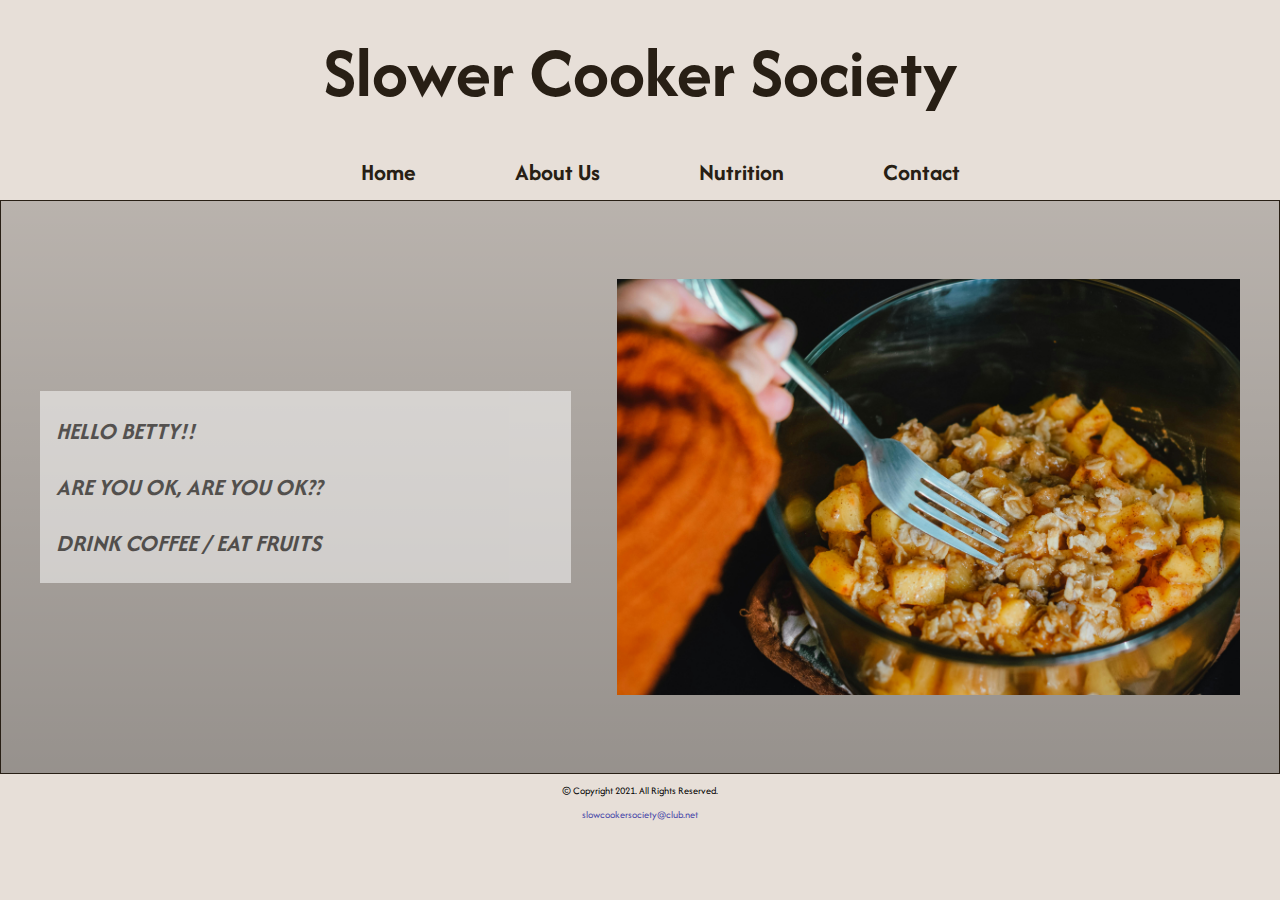
==== about.html @ 712a7411 "Update styles for index.html" ====
<!DOCTYPE html>
<!-- This website template was created by: Evelyn Oo -->
<html lang="en">
<head>
	<title>Slower Cooker Society</title>
	<meta charset="utf-8">
	<link rel="stylesheet" type="text/css" href="css/styles.css">
<link href="https://fonts.googleapis.com/css2?family=Afacad+Flux:wght@100..1000&display=swap" rel="stylesheet">
</head>
<body>
	<div id="container">
		<!-- Use the header area for the website name or logo -->
		<header>
			<h1 class="banner-heading">Slower Cooker Society</h1>
			<!-- <a href="index.html"><img src="images/fruits.jpg" alt="Slower Cooker Society logo" height="220" width="297" class="banner-logo"></a> -->
		</header>
		
		<!-- Use the main area to add the main content of the webpage -->
		<main>
			<!-- Use the nav area to add hyperlinks to other pages within the website -->
			<nav>
				<ul>
					<li><a href="index.html">Home</a></li>
					<li><a href="about.html">About Us</a></li>
					<li><a href="nutrition.html">Nutrition</a></li>
					<li><a href="contact.html">Contact</a></li>
				</ul>
			</nav>
			
			<div class="content">
				<div class="intro">
					<div class="left-content">
						<p>HELLO BETTY!!</p>
						<p>ARE YOU OK, ARE YOU OK??</p>
						<p>DRINK COFFEE / EAT FRUITS</p>
					</div>
					<div class="right-content">
						<img src="./images/cooked-food.jpg" alt="a picture of fruits">
					</div>
				</div>
			</div>
		</main>
		
		<!-- Use the footer area to add webpage footer content -->
		<footer>
			<p>&copy; Copyright 2021. All Rights Reserved.</p>
			<p><a href="mailto:slowcookersociety@club.net">slowcookersociety@club.net</a></p>
		</footer>
	
	</div>
	
</body>
</html>
---- css/styles.css ----
/*
  Author: Evelyn Oo
  File Name: styles.css
*/

/* color-1: #654f3a
color-2: #281f15
color-3: #8b7d71
color-4: #b7a99e
color-5: #e7dfd8 */


/* CSS Reset */
body, header, nav, main, footer, img, h1 {
  margin: 0;
  padding: 0;
  border: 0;
}

/* Style rules for body and images */
body {
  background-color: #e7dfd8;
  font-family: "Afacad Flux", sans-serif;
}


/* Style rules for header content */
header {
  width: 100%;
  text-align: center;
  font-size: 3em;
  padding: 0.5em 0;
  color: #373684;
  display: block;
}

header h1.banner-heading {
  display: inline-block;
  width: 80%;
  font-size: 1.5em;
  color: #281f15;
}


/* Style rules for navigation area */
nav {
  /* background-color: #2a1f14; */
  display: block;
}

nav ul {
  list-style-type: none;
  margin: 0;
  text-align: center;
}

nav li {
  display: inline-block;
  font-size: 1.5em;
  font-weight: bold;
}

nav li a {
  display: block;
  color: #281f15;
  font-weight: bold;
  /* text-align: center; */
  padding: 0.5em 2em;
  text-decoration: none;
}

.content {
  /* width: 80%; */
  height: 50%;
  margin: auto;
  padding: 0;
}

.intro {
  /* margin: 3em 1em 1em 1em; */
  border: 1px solid #281f15;
  padding: 1em;
  height: 60vh;
  display: flex;
  background: linear-gradient(
    rgba(0, 0, 0, 0.20), 
    rgba(0, 0, 0, 0.35)
  ), url("../images/pots-and-pans.jpg");
  background-size: cover;
}

.left-content {
  /* border: 1px solid #281f15; */
  margin: auto;
  width: 40%;
  padding: 0 1em;
  background: #fff;
  opacity: 0.5;
}

.left-content p {
  font-size: 1.5em;
  font-weight: bold;
  font-style: italic;
  color: #000;
  text-transform: uppercase;
}

.right-content {
  /* border: 1px solid #281f15; */
  width: 50%;
  margin: auto;
}

.right-content img {
  width: 100%;
  height: 100%;
  display: block;
}

/* Style rules for footer content */
footer {
  text-align: center;
  font-size: 0.65em;
  clear: left;
}

footer a {
  color: #4645a8;
  text-decoration: none;
}
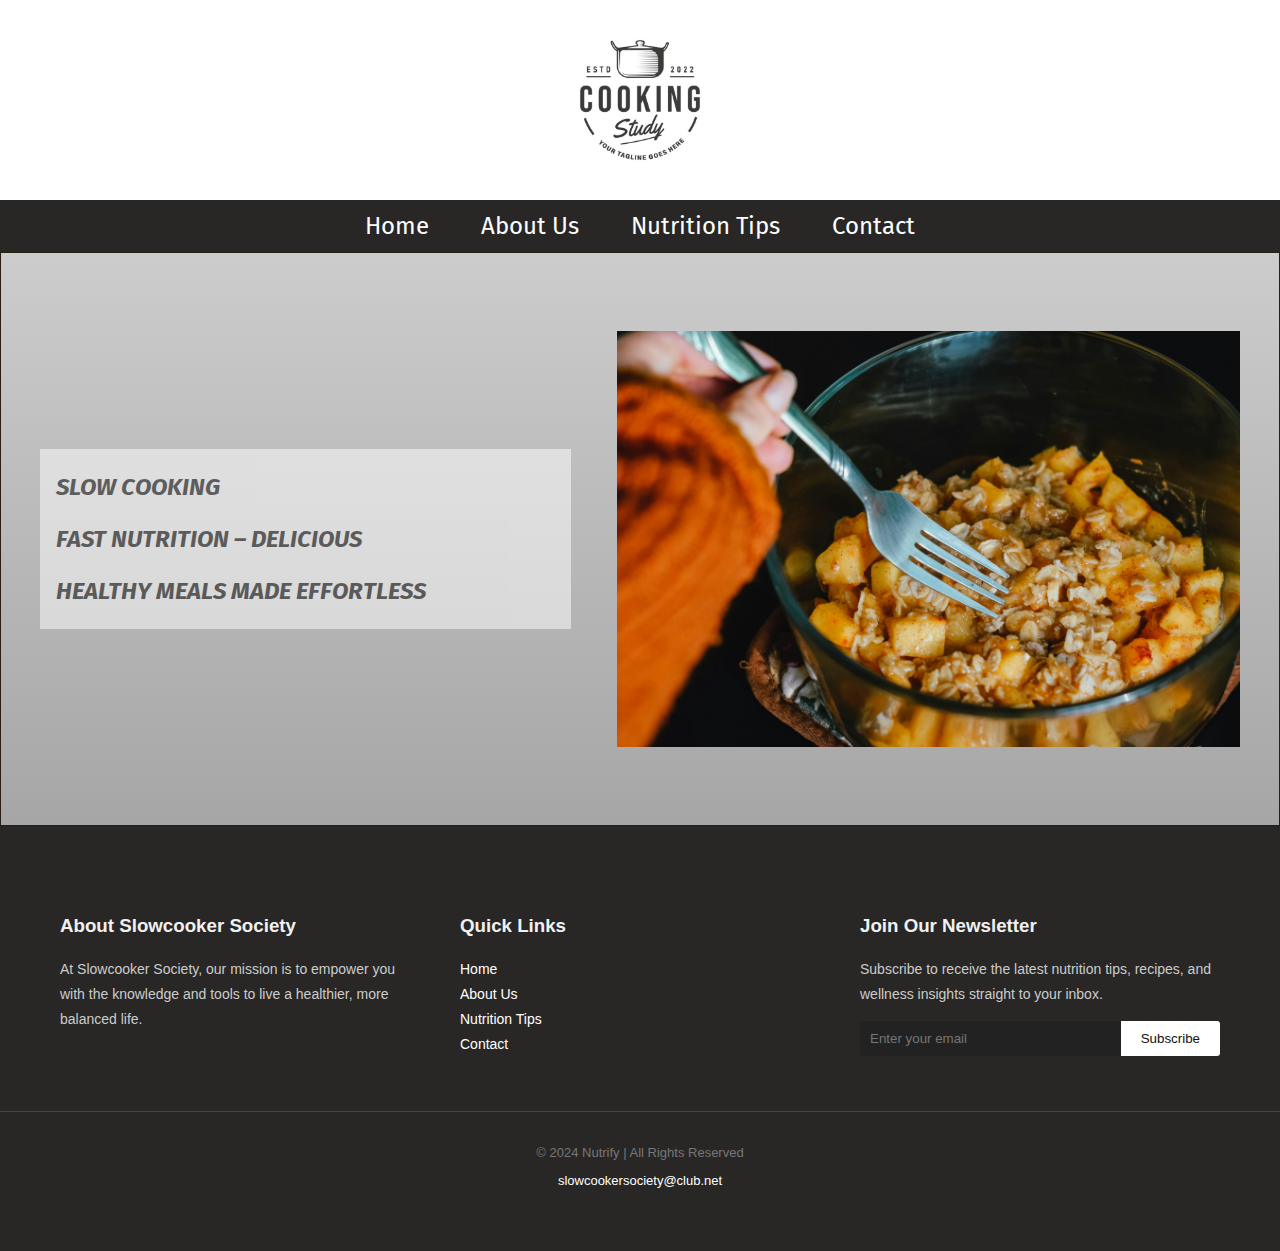
==== commit c07e42a5: "Add new design and media queries" ====
--- a/about.html
+++ b/about.html
@@ -5,14 +5,15 @@
 	<title>Slower Cooker Society</title>
 	<meta charset="utf-8">
 	<link rel="stylesheet" type="text/css" href="css/styles.css">
-<link href="https://fonts.googleapis.com/css2?family=Afacad+Flux:wght@100..1000&display=swap" rel="stylesheet">
+	<meta name="viewport" content="width=device-width, initial-scale=1.0">
+	<link href="https://fonts.googleapis.com/css2?family=Fira+Sans:ital,wght@0,100;0,200;0,300;0,400;0,500;0,600;0,700;0,800;0,900;1,100;1,200;1,300;1,400;1,500;1,600;1,700;1,800;1,900&display=swap" rel="stylesheet">
 </head>
 <body>
 	<div id="container">
 		<!-- Use the header area for the website name or logo -->
 		<header>
-			<h1 class="banner-heading">Slower Cooker Society</h1>
-			<!-- <a href="index.html"><img src="images/fruits.jpg" alt="Slower Cooker Society logo" height="220" width="297" class="banner-logo"></a> -->
+			<!-- <h1 class="banner-heading">Slow Cooker Society</h1> -->
+			<a href="index.html"><img src="images/logo.jpg" alt="Slower Cooker Society logo" height="200" width="200" class="banner-logo"></a>
 		</header>
 		
 		<!-- Use the main area to add the main content of the webpage -->
@@ -22,7 +23,7 @@
 				<ul>
 					<li><a href="index.html">Home</a></li>
 					<li><a href="about.html">About Us</a></li>
-					<li><a href="nutrition.html">Nutrition</a></li>
+					<li><a href="nutrition.html">Nutrition Tips</a></li>
 					<li><a href="contact.html">Contact</a></li>
 				</ul>
 			</nav>
@@ -30,21 +31,52 @@
 			<div class="content">
 				<div class="intro">
 					<div class="left-content">
-						<p>HELLO BETTY!!</p>
-						<p>ARE YOU OK, ARE YOU OK??</p>
-						<p>DRINK COFFEE / EAT FRUITS</p>
+						<p>Slow Cooking</p>
+						<p>Fast Nutrition – Delicious</p>
+						<p>Healthy Meals Made Effortless</p>
 					</div>
 					<div class="right-content">
-						<img src="./images/cooked-food.jpg" alt="a picture of fruits">
+						<img src="./images/cooked-food.jpg" alt="a picture of fruits" width="200px" height="200px">
 					</div>
 				</div>
 			</div>
 		</main>
 		
-		<!-- Use the footer area to add webpage footer content -->
 		<footer>
-			<p>&copy; Copyright 2021. All Rights Reserved.</p>
-			<p><a href="mailto:slowcookersociety@club.net">slowcookersociety@club.net</a></p>
+			<div class="footer-container">
+        <!-- About Section -->
+        <div class="footer-section about">
+            <h3>About Slowcooker Society</h3>
+            <p>At Slowcooker Society, our mission is to empower you with the knowledge and tools to live a healthier, more balanced life.</p>
+        </div>
+
+        <!-- Quick Links Section -->
+        <div class="footer-section links">
+            <h3>Quick Links</h3>
+            <ul>
+                <li><a href="#">Home</a></li>
+                <li><a href="#">About Us</a></li>
+                <li><a href="#">Nutrition Tips</a></li>
+                <li><a href="#">Contact</a></li>
+            </ul>
+        </div>
+
+        <!-- Newsletter Signup Section -->
+        <div class="footer-section newsletter">
+            <h3>Join Our Newsletter</h3>
+            <p>Subscribe to receive the latest nutrition tips, recipes, and wellness insights straight to your inbox.</p>
+            <form>
+                <input type="email" placeholder="Enter your email" required>
+                <button type="submit">Subscribe</button>
+            </form>
+        </div>
+    	</div>
+
+			<!-- Footer Bottom -->
+			<div class="footer-bottom">
+				<p>&copy; 2024 Nutrify | All Rights Reserved</p>
+				<p><a href="mailto:slowcookersociety@club.net">slowcookersociety@club.net</a></p>
+			</div>
 		</footer>
 	
 	</div>
--- a/css/styles.css
+++ b/css/styles.css
@@ -19,18 +19,17 @@
 
 /* Style rules for body and images */
 body {
-  background-color: #e7dfd8;
-  font-family: "Afacad Flux", sans-serif;
+  background-color: #fff;
+  font-family: "Fira Sans", sans-serif;
 }
 
 
 /* Style rules for header content */
 header {
   width: 100%;
+  height: 200px;
   text-align: center;
   font-size: 3em;
-  padding: 0.5em 0;
-  color: #373684;
   display: block;
 }
 
@@ -46,42 +45,48 @@
 nav {
   /* background-color: #2a1f14; */
   display: block;
+  background-color: #282726; /* Same dark black as footer */
+  color: #fff;            /* White text for links and branding */
 }
 
 nav ul {
   list-style-type: none;
   margin: 0;
+  padding: 0;
   text-align: center;
 }
 
 nav li {
-  display: inline-block;
-  font-size: 1.5em;
-  font-weight: bold;
+  display: block;
+  border-bottom: 1px solid #999;
+}
+
+nav li:last-child {
+  border-bottom: none;
 }
 
 nav li a {
   display: block;
-  color: #281f15;
-  font-weight: bold;
+  color: #fff;
+  font-size: 1.5em;
+  font-weight: 400;
   /* text-align: center; */
   padding: 0.5em 2em;
   text-decoration: none;
-}
-
-.content {
-  /* width: 80%; */
-  height: 50%;
-  margin: auto;
-  padding: 0;
-}
-
+  
+}
+
+/* Styles for Hero page body content */
+
+/* Old styles */
 .intro {
   /* margin: 3em 1em 1em 1em; */
   border: 1px solid #281f15;
   padding: 1em;
   height: 60vh;
   display: flex;
+  flex-flow: column;
+  justify-content: center;
   background: linear-gradient(
     rgba(0, 0, 0, 0.20), 
     rgba(0, 0, 0, 0.35)
@@ -89,13 +94,60 @@
   background-size: cover;
 }
 
+.intro .left-content {
+  /* border: 1px solid #281f15; */
+  margin: auto;
+  width: 80%;
+  padding: 0 1em;
+  background: #fff;
+  opacity: 0.5;
+}
+
+.intro .left-content p {
+  font-size: 1.5em;
+  font-weight: bold;
+  font-style: italic;
+  color: #000;
+  text-transform: uppercase;
+}
+
+.intro .right-content {
+  display: none;
+}
+
+/* New styles */
+#hero {
+  width: 100%;
+  margin: auto;
+  padding: 0;
+  /* position: absolute; */
+}
+
+.hero-content {
+  height: auto;
+  background-size: cover;
+  position: relative;
+}
+
+.left {
+  padding: 1rem 0 2rem 0;
+  height: 400px;
+  align-content: center;
+  background: linear-gradient(
+    rgba(0, 0, 0, 0.20), 
+    rgba(0, 0, 0, 0.35)
+  ), url("../images/pots-and-pans.jpg");
+  background-size: cover;
+}
+
 .left-content {
   /* border: 1px solid #281f15; */
   margin: auto;
-  width: 40%;
-  padding: 0 1em;
+  width: 60%;
+  padding: 1em;
   background: #fff;
   opacity: 0.5;
+  position: relative;
 }
 
 .left-content p {
@@ -106,26 +158,254 @@
   text-transform: uppercase;
 }
 
+@keyframes gradientBackground {
+  0% {
+    background-position: 0% 50%;
+  }
+  50% {
+    background-position: 100% 50%;
+  }
+  100% {
+    background-position: 0% 50%;
+  }
+}
+
+
+@keyframes gradient-reverse {
+  0% {
+    background-position: 100% 50%;
+  }
+  50% {
+    background-position: 0% 50%;
+  }
+  100% {
+    background-position: 100% 50%;
+  }
+}
+
+.gradient {
+  background: linear-gradient(135deg, #e07357, #feb47b, #cc6c12, #a83232);
+  /* background: linear-gradient(135deg, #3e2723, #795548, #a1887f, #d7ccc8); */
+  background-size: 300% 300%;
+  animation: gradientBackground 3s ease infinite;
+}
+
+.gradient-reverse {
+  background: linear-gradient(135deg, #e07357, #feb47b, #cc6c12, #a83232);
+  /* background: linear-gradient(135deg, #3e2723, #795548, #a1887f, #d7ccc8); */
+  background-size: 300% 300%;
+  animation: gradient-reverse 3s ease infinite;
+}
+
+.gradient:hover,
+.gradient-reverse:hover {
+  background: linear-gradient(-45deg, #feb47b, #ec935f, #d38569, #4d3122);
+}
+
 .right-content {
   /* border: 1px solid #281f15; */
-  width: 50%;
+  width: 100%;
   margin: auto;
-}
-
-.right-content img {
-  width: 100%;
-  height: 100%;
-  display: block;
-}
+  position: relative;
+  display: flex;
+  flex-direction: column;
+  align-items: center;           /* Center align items horizontally */
+  text-align: center;            /* Center text inside the div */
+}
+
+.pots {
+  margin: 1.5em;
+  padding: 1.5em;
+  border-radius: 0.5em;
+}
+
+.pots h3 {
+  font-size: 1.5em;
+  font-weight: 400;
+  overflow: hidden;
+}
+
+.pots p {
+  font-weight: 300;
+  overflow: hidden;
+}
+
+
+img.round {
+  width: 200px; /* Sets a maximum width for the image */
+  height: 200px; /* Maintains the aspect ratio */
+  border-radius: 50%; /* Makes the image circular */
+  object-fit: cover;
+}
+
 
 /* Style rules for footer content */
 footer {
+  background-color: #282726; /* Dark black background */
+  color: #fff;            /* White text */
+  padding: 50px 0;
+  font-family: 'Arial', sans-serif;
+}
+
+.footer-container {
+  display: flex;
+  justify-content: space-between;
+  max-width: 1200px;
+  margin: 0 auto;
+  flex-wrap: wrap;
+}
+
+.footer-section {
+  flex: 1;
+  margin: 20px;
+}
+
+.footer-section h3 {
+  margin-bottom: 20px;
+  color: #f1f1f1; /* Light grey for headings */
+}
+
+.footer-section p,
+.footer-section ul,
+.footer-section li {
+  font-size: 14px;
+  line-height: 1.8;
+  color: #ccc; /* Lighter gray text */
+}
+
+.footer-section ul {
+  list-style-type: none;
+  padding: 0;
+}
+
+.footer-section ul li a {
+  color: #fff;            /* White for links */
+  text-decoration: none;
+}
+
+.footer-section ul li a:hover {
+  text-decoration: underline;
+}
+
+.footer-section form {
+  display: flex;
+  margin-top: 10px;
+}
+
+.footer-section input[type="email"] {
+  padding: 10px;
+  border: none;
+  outline: none;
+  border-radius: 3px 0 0 3px;
+  flex: 1;
+  background-color: #222; /* Darker gray input */
+  color: #fff;            /* White text for input */
+}
+
+.footer-section button {
+  padding: 10px 20px;
+  background-color: #fff; /* White button */
+  color: #111;            /* Black text on button */
+  border: none;
+  cursor: pointer;
+  border-radius: 0 3px 3px 0;
+}
+
+.footer-section button:hover {
+  background-color: #ccc; /* Light gray on hover */
+  color: #111;            /* Black text */
+}
+
+.footer-bottom {
   text-align: center;
-  font-size: 0.65em;
-  clear: left;
-}
-
-footer a {
-  color: #4645a8;
+  margin-top: 20px;
+  border-top: 1px solid #444; /* Thin gray border */
+  padding-top: 20px;
+  font-size: 13px;
+  color: #777;              /* Lighter gray for footer bottom */
+}
+
+.footer-bottom a {
   text-decoration: none;
-}+  color: white;
+  font-weight: 400;
+}
+
+
+/* Media Query for Tablet Viewport */
+@media screen and (min-width: 630px), print {
+
+  .pots img{
+    display: inline-block;
+  }
+
+  .pots p {
+    display: inline-block;
+    width: 60%;
+    padding: 1em;
+    height: 130px;
+  }
+}
+
+/* Media Query for Desktop Viewport */
+@media screen and (min-width: 961px), print {
+  nav {
+      width: 100%;
+  }
+
+  nav ul {
+      text-align: center;
+  }
+
+  nav li {
+      border: none;
+      display: inline-block;
+  }
+
+  nav li a {
+      padding: 0.5em 1em;
+      font-size: 24px;
+  }
+
+  /* Styles for Hero page: OLD styles */
+  .intro {
+    flex-flow: row;
+  }
+
+  .intro .left-content {
+    width: 40%;
+  }
+
+  .intro .right-content {
+    /* border: 1px solid #281f15; */
+    display: block;
+    width: 50%;
+    margin: auto;
+  }
+
+  .intro .right-content img {
+    width: 100%;
+    height: 100%;
+    display: block;
+  }
+  /* End-Styles for Hero page: OLD styles */
+
+  .right-content {
+    flex-direction: row;
+  }
+  
+  .pots {
+    height: 450px;
+    max-height: 490px;
+    width: 333px;
+    overflow: hidden;
+  }
+
+  .pots p {
+    display: block;
+    width: auto;
+    padding: 0;
+  } 
+}
+
+
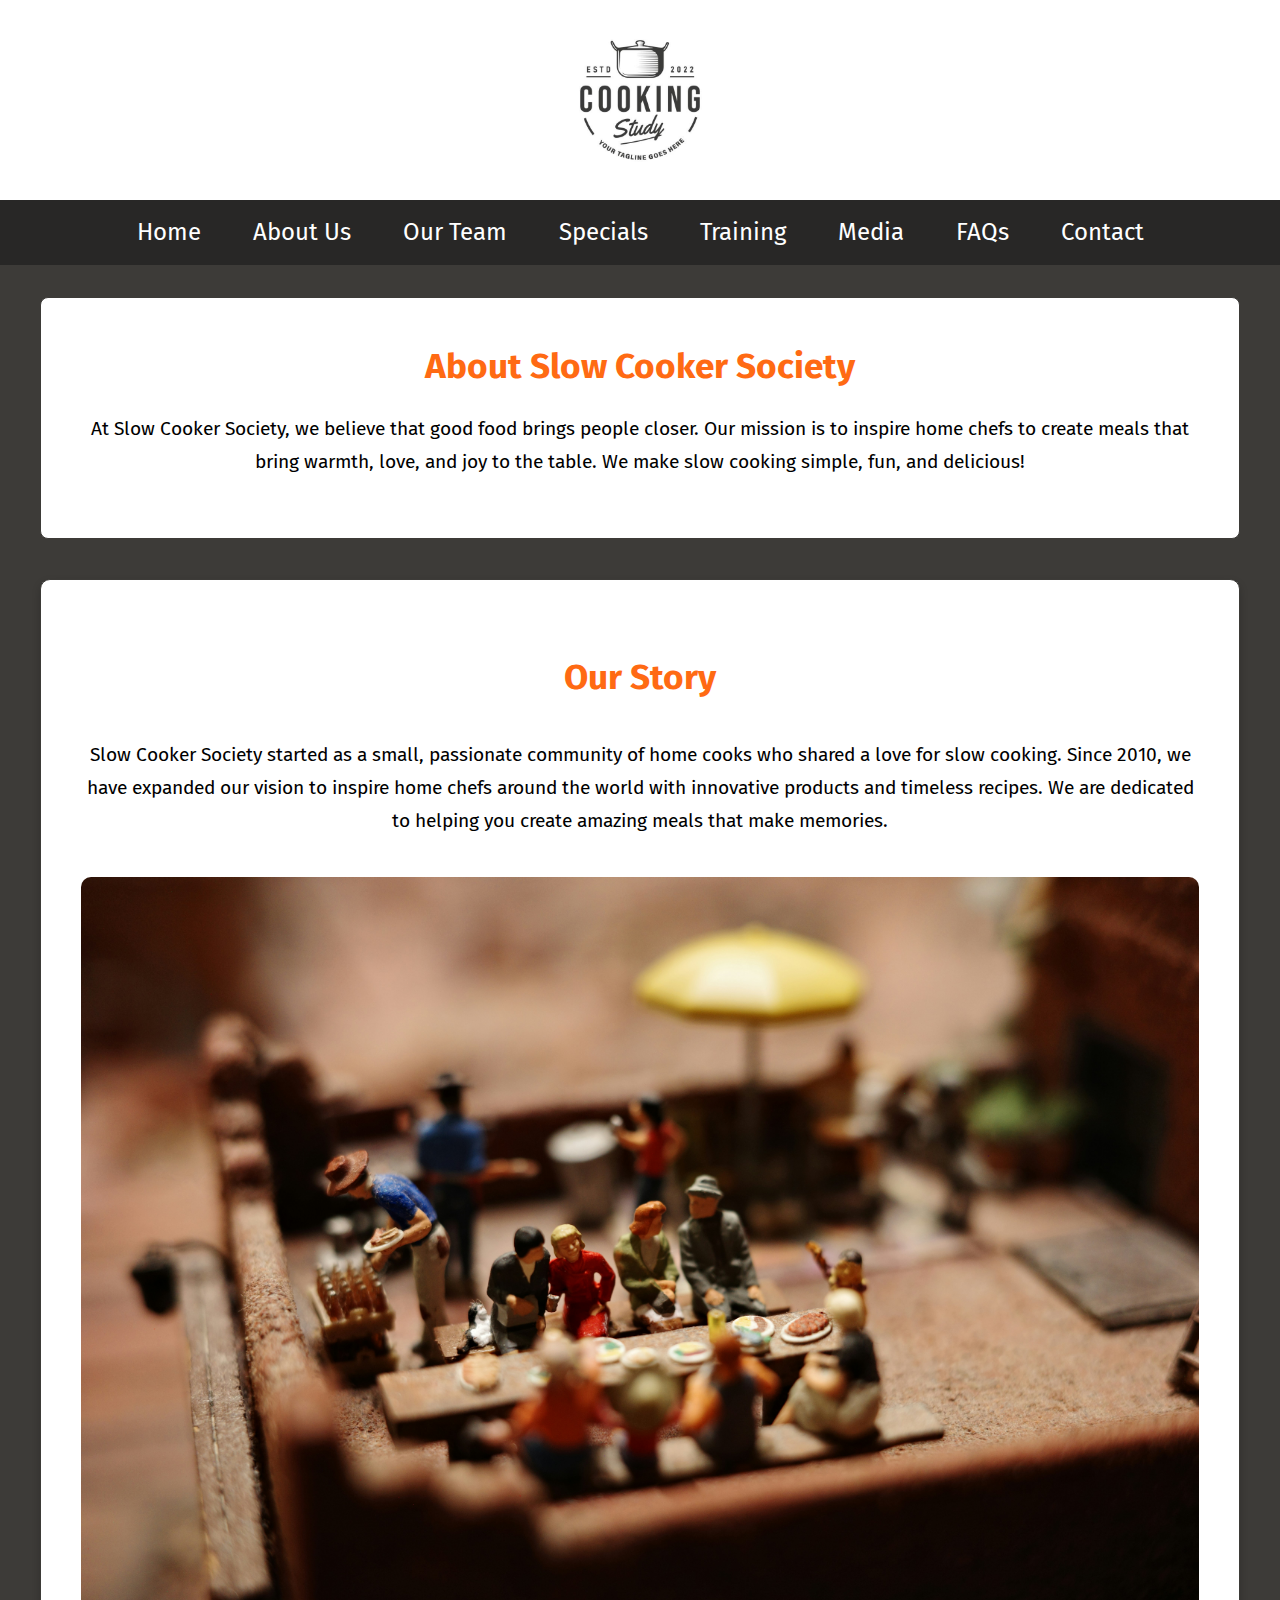
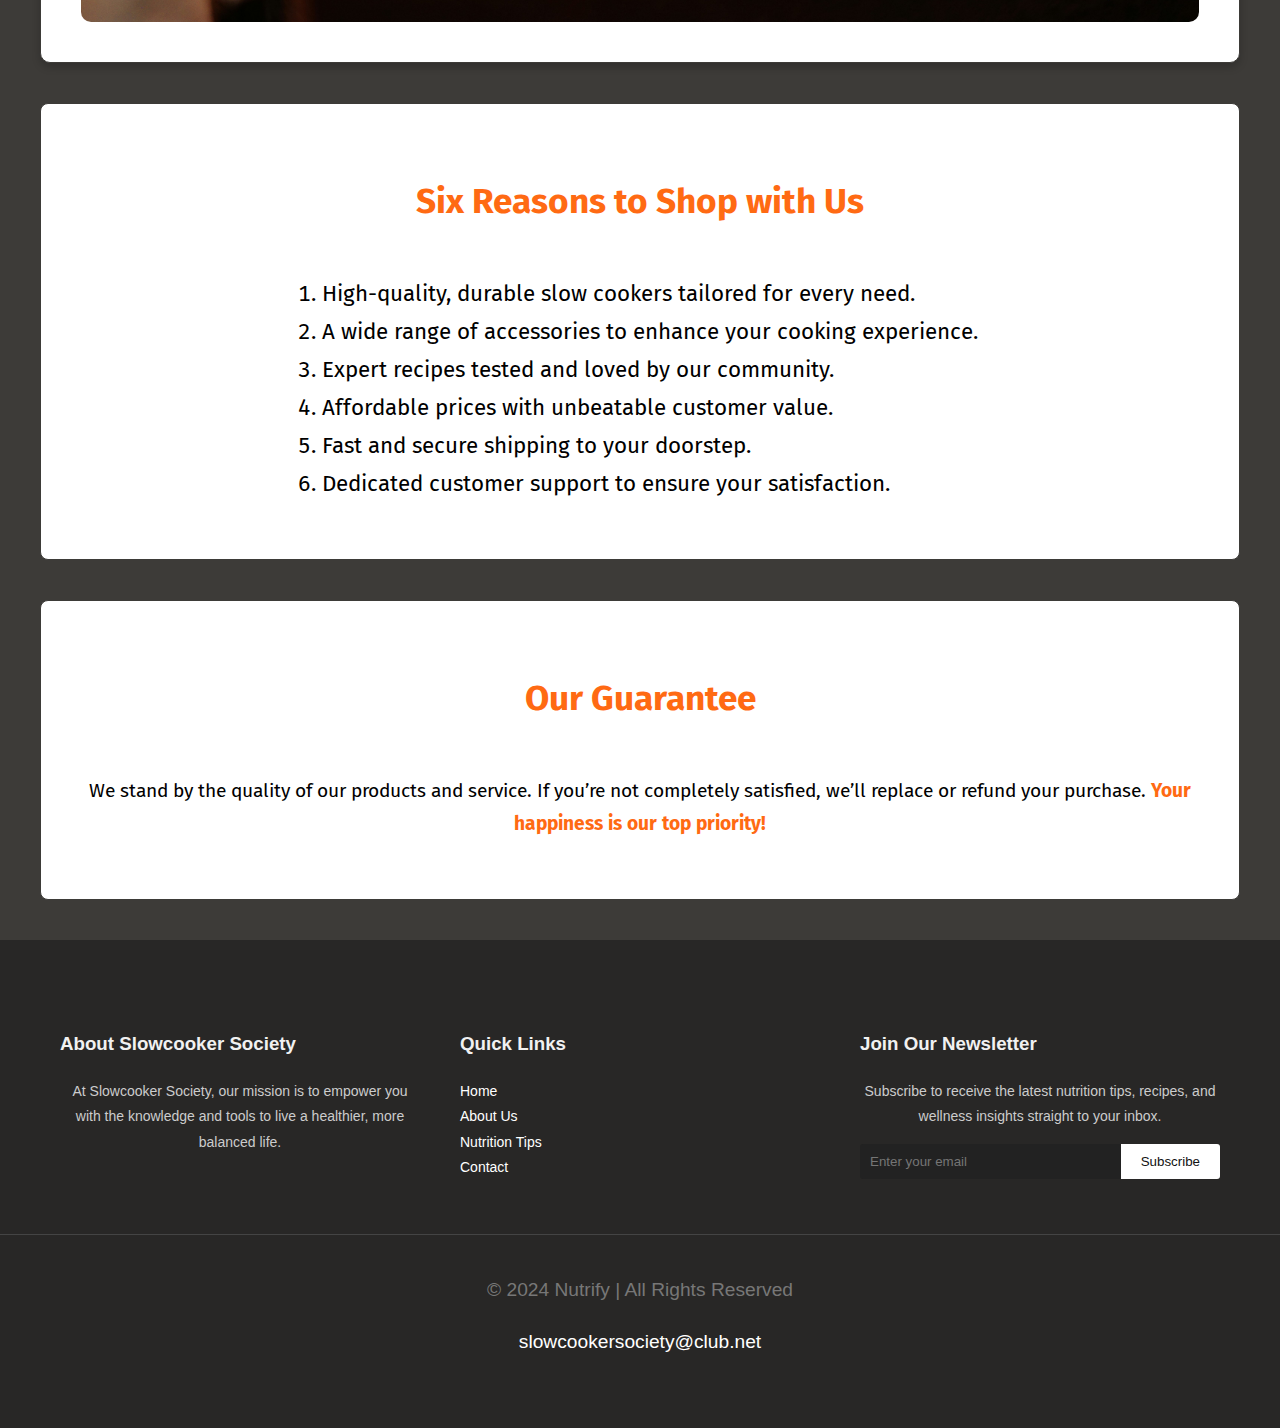
==== commit c327c164: "Added about.html for Week 9" ====
--- a/about.html
+++ b/about.html
@@ -2,9 +2,10 @@
 <!-- This website template was created by: Evelyn Oo -->
 <html lang="en">
 <head>
-	<title>Slower Cooker Society</title>
+	<title>About Us | Slower Cooker Society</title>
 	<meta charset="utf-8">
 	<link rel="stylesheet" type="text/css" href="css/styles.css">
+	<link rel="stylesheet" type="text/css" href="css/about.css">
 	<meta name="viewport" content="width=device-width, initial-scale=1.0">
 	<link href="https://fonts.googleapis.com/css2?family=Fira+Sans:ital,wght@0,100;0,200;0,300;0,400;0,500;0,600;0,700;0,800;0,900;1,100;1,200;1,300;1,400;1,500;1,600;1,700;1,800;1,900&display=swap" rel="stylesheet">
 </head>
@@ -16,30 +17,66 @@
 			<a href="index.html"><img src="images/logo.jpg" alt="Slower Cooker Society logo" height="200" width="200" class="banner-logo"></a>
 		</header>
 		
+		<!-- Use the nav area to add hyperlinks to other pages within the website -->
+		<nav>
+			<ul>
+				<li><a href="index.html">Home</a></li>
+				<li><a href="about.html">About Us</a></li>
+				
+				<!-- Need works -->
+				<li><a href="team.html">Our Team</a></li>
+				<li><a href="specials.html">Specials</a></li>
+				<li><a href="training.html">Training</a></li>
+				<li><a href="media.html">Media</a></li>
+				<li><a href="faqs.html">FAQs</a></li>
+
+				<!-- Not required -->
+				<!-- <li><a href="nutrition.html">Nutrition Tips</a></li>
+				<li><a href="shop.html">Shop</a></li> -->
+
+				<li><a href="contact.html">Contact</a></li>
+			</ul>
+		</nav>
+
 		<!-- Use the main area to add the main content of the webpage -->
-		<main>
-			<!-- Use the nav area to add hyperlinks to other pages within the website -->
-			<nav>
-				<ul>
-					<li><a href="index.html">Home</a></li>
-					<li><a href="about.html">About Us</a></li>
-					<li><a href="nutrition.html">Nutrition Tips</a></li>
-					<li><a href="contact.html">Contact</a></li>
-				</ul>
-			</nav>
-			
-			<div class="content">
-				<div class="intro">
-					<div class="left-content">
-						<p>Slow Cooking</p>
-						<p>Fast Nutrition – Delicious</p>
-						<p>Healthy Meals Made Effortless</p>
+		<main id="about">
+			<!-- About Us Section -->
+			<section class="about-section">
+				<h1>About Slow Cooker Society</h1>
+				<p>At Slow Cooker Society, we believe that good food brings people closer. Our mission is to inspire home chefs to create meals that bring warmth, love, and joy to the table. We make slow cooking simple, fun, and delicious!</p>
+			</section>
+
+			<!-- Our Story Section -->
+			<section class="story-section">
+					<h2 class="story-heading">Our Story</h2>
+					<div class="story-content">
+							<div class="story-text">
+									<p class="story-text-paragraph">Slow Cooker Society started as a small, passionate community of home cooks who shared a love for slow cooking. Since 2010, we have expanded our vision to inspire home chefs around the world with innovative products and timeless recipes. We are dedicated to helping you create amazing meals that make memories.</p>
+							</div>
+							<div class="story-image">
+									<img src="images/mini.jpg" alt="Our Story Image" class="story-img">
+							</div>
 					</div>
-					<div class="right-content">
-						<img src="./images/cooked-food.jpg" alt="a picture of fruits" width="200px" height="200px">
-					</div>
-				</div>
-			</div>
+			</section>
+
+			<!-- Reasons to Shop Section -->
+			<section class="reasons-section">
+				<h2>Six Reasons to Shop with Us</h2>
+				<ol>
+						<li>High-quality, durable slow cookers tailored for every need.</li>
+						<li>A wide range of accessories to enhance your cooking experience.</li>
+						<li>Expert recipes tested and loved by our community.</li>
+						<li>Affordable prices with unbeatable customer value.</li>
+						<li>Fast and secure shipping to your doorstep.</li>
+						<li>Dedicated customer support to ensure your satisfaction.</li>
+				</ol>
+			</section>
+
+			<!-- Our Guarantee Section -->
+			<section class="guarantee-section">
+					<h2>Our Guarantee</h2>
+					<p>We stand by the quality of our products and service. If you’re not completely satisfied, we’ll replace or refund your purchase. <strong>Your happiness is our top priority!</strong></p>
+			</section>
 		</main>
 		
 		<footer>
--- a/css/styles.css
+++ b/css/styles.css
@@ -11,7 +11,8 @@
 
 
 /* CSS Reset */
-body, header, nav, main, footer, img, h1 {
+body, header, nav, main, footer, img, h1, div,
+article, aside, video {
   margin: 0;
   padding: 0;
   border: 0;
@@ -23,6 +24,20 @@
   font-family: "Fira Sans", sans-serif;
 }
 
+h1, h2, h3 {
+  line-height: 1.6;
+}
+
+img, video {
+  max-width: 100%;
+  display: block;
+}
+
+/* Style rule for box sizing applies to all elements */
+* {
+  box-sizing: border-box;
+}
+
 
 /* Style rules for header content */
 header {
@@ -30,7 +45,12 @@
   height: 200px;
   text-align: center;
   font-size: 3em;
-  display: block;
+
+  display: flex;
+  justify-content: center;
+  align-items: center;
+  background-color: #fff;
+  text-align: center;
 }
 
 header h1.banner-heading {
@@ -114,6 +134,7 @@
 .intro .right-content {
   display: none;
 }
+/* End-OLD styles */
 
 /* New styles */
 #hero {
@@ -129,28 +150,130 @@
   position: relative;
 }
 
-.left {
+.highlight {
   padding: 1rem 0 2rem 0;
-  height: 400px;
+  height: 500px;
   align-content: center;
   background: linear-gradient(
     rgba(0, 0, 0, 0.20), 
     rgba(0, 0, 0, 0.35)
-  ), url("../images/pots-and-pans.jpg");
+  ), url("../images/spices.jpg");
   background-size: cover;
 }
 
-.left-content {
+.video-content {
+  /* width: auto;
+  height: auto;
+  position: relative; */
+
+  width: 100%;
+  height: auto;
+  position: relative;
+  align-content: center;
+}
+  
+h2.title {
+  text-transform: capitalize;
+  font-size: 1.8em;
+  font-weight: bold;
+  text-align: center; 
+  color: #FF6A13;
+}
+
+video {
+  padding: 1em;
+  width: 90%;
+  height: auto;
+  margin-left: auto;
+  margin-right: auto;
+  object-fit: inherit;
+}
+
+/* Styles for hoosing Right cooker section */
+/* Brewing Instructions Section */
+.cooker-instructions {
+  padding: 40px 20px;
+  /* background-color: #282726; Coffee-shop dark grey background */
+  color: #ffffff; /* Text in white for contrast */
+  margin: 1.5em;
+  /* border: 2px solid #282726; */
+  /* border-radius: 8px; */
+}
+
+.cooker-instructions h2 {
+  margin-top: 0;
+  font-size: 1.8em;
+  font-weight: bold;
+}
+
+.instruction-container {
+  display: flex;
+  flex-direction: column;
+  flex-wrap: wrap;
+  gap: 20px; /* Space between columns */
+  align-items: center;
+  justify-content: space-between;
+}
+
+.instruction-video {
+  flex: 2; /* Larger column for video */
+  max-width: 65%;
+  border-radius: 12px; /* Modern rounded corners */
+  overflow: hidden;
+  box-shadow: 0px 8px 16px rgba(0, 0, 0, 0.3); /* Adds depth */
+}
+
+.instruction-video video {
+  width: 100%;
+  height: auto;
+  display: block; /* Ensures video scales properly */
+}
+
+.instruction-text {
+  flex: 1; /* Smaller column for text */
+  max-width: 300%;
+  text-align: left;
+  padding: 20px;
+  background-color: #fff; /* Contrast white background for text */
+  color: #282726; /* Text matches overall dark theme */
+  border-radius: 12px;
+  box-shadow: 0px 8px 16px rgba(0, 0, 0, 0.1); /* Subtle shadow for depth */
+}
+
+.instruction-text h2 {
+  color: #FF6A13; /* Vibrant orange accent */
+  font-size: 1.8rem;
+  margin-bottom: 15px;
+}
+
+.instruction-text p {
+  font-size: 1.2rem;
+  line-height: 1.6;
+  margin-bottom: 15px;
+}
+
+.instruction-text ul {
+  list-style-type: disc;
+  padding-left: 20px;
+}
+
+.instruction-text ul li {
+  font-size: 1.1rem;
+  margin-bottom: 10px;
+}
+
+.highlight-content {
   /* border: 1px solid #281f15; */
   margin: auto;
   width: 60%;
   padding: 1em;
   background: #fff;
-  opacity: 0.5;
+  opacity: 0.75;
   position: relative;
-}
-
-.left-content p {
+  border-radius: 3px;
+}
+
+.highlight-content p {
   font-size: 1.5em;
   font-weight: bold;
   font-style: italic;
@@ -184,31 +307,42 @@
 }
 
 .gradient {
-  background: linear-gradient(135deg, #e07357, #feb47b, #cc6c12, #a83232);
-  /* background: linear-gradient(135deg, #3e2723, #795548, #a1887f, #d7ccc8); */
+  background: radial-gradient(circle, rgba(254,180,123,1) 15%, rgba(217,99,31,1) 96%);
   background-size: 300% 300%;
-  animation: gradientBackground 3s ease infinite;
+  /* animation: gradient 3s ease infinite; */
 }
 
 .gradient-reverse {
-  background: linear-gradient(135deg, #e07357, #feb47b, #cc6c12, #a83232);
-  /* background: linear-gradient(135deg, #3e2723, #795548, #a1887f, #d7ccc8); */
+  background: radial-gradient(circle, rgba(254,180,123,1) 15%, rgba(217,99,31,1) 96%);
   background-size: 300% 300%;
-  animation: gradient-reverse 3s ease infinite;
+  /* animation: gradient-reverse 3s ease infinite; */
 }
 
 .gradient:hover,
 .gradient-reverse:hover {
-  background: linear-gradient(-45deg, #feb47b, #ec935f, #d38569, #4d3122);
-}
-
-.right-content {
-  /* border: 1px solid #281f15; */
+  background: radial-gradient(circle, rgba(254,180,123,1) 33%, rgba(217,99,31,1) 82%);
+}
+
+.bottom {
+  align-content: center;
+  text-align: center; 
+  margin: 1.5em;
+  border: 2px solid #D95D00;
+  border-radius: 8px;
+}
+
+.bottom h2 {
+  margin-top: 1.5em;
+  color: #281f15;
+}
+
+.sub-content {
   width: 100%;
   margin: auto;
   position: relative;
   display: flex;
-  flex-direction: column;
+  flex-flow: column;
+  justify-content: center;
   align-items: center;           /* Center align items horizontally */
   text-align: center;            /* Center text inside the div */
 }
@@ -217,25 +351,95 @@
   margin: 1.5em;
   padding: 1.5em;
   border-radius: 0.5em;
+  box-shadow: 0px 2px 4px rgba(0, 0, 0, 0.1);
+}
+
+.pots:hover {
+  /* box-shadow: 0px 2px 4px rgba(0, 0, 0, 0.1); */
+  box-shadow: 0 0 11px rgba(33,44,44,.5); 
 }
 
 .pots h3 {
   font-size: 1.5em;
-  font-weight: 400;
+  font-weight: bold;
   overflow: hidden;
 }
 
 .pots p {
-  font-weight: 300;
   overflow: hidden;
 }
-
 
 img.round {
   width: 200px; /* Sets a maximum width for the image */
   height: 200px; /* Maintains the aspect ratio */
   border-radius: 50%; /* Makes the image circular */
   object-fit: cover;
+}
+
+.pots:hover img {
+  box-shadow: 0 0 11px rgba(2,2,2,.); 
+}
+
+img.corner-round {
+  border-radius: 8px;
+  height: 200px;
+  width: 90%;
+}
+
+/* Style rules for main content */
+div.grid {
+  background-color: #fff;
+  padding: 2%;
+  font-size: 1.15em;
+  font-family: 'Roboto Slab', serif;
+}
+
+/* Mobile styles for Nutrition page */
+article h3 {
+  font-size: 1.75em;
+}
+article {
+  padding: 2%;
+}
+
+article h3 {
+  text-align: center;
+}
+
+article img {
+  margin: 0 auto;
+}
+
+article ul {
+  margin-left: 10%;
+}
+
+article:nth-of-type(2) {
+  background-color: rgba(204, 204, 204, 0.3);
+}
+
+
+/* Styles for about us page */
+.about-us {
+  align-content: center;
+}
+
+.about-us h3 {
+  text-align:center;
+  font-size: 1.75em;
+  font-weight: bold;
+}
+
+.our-mission .text {
+  align-content: center;
+  text-align: center;
+  width: 100%;
+}
+
+.our-mission .img {
+  width: 100%;
+  display: none;
+  width: 100%;
 }
 
 
@@ -345,10 +549,33 @@
     padding: 1em;
     height: 130px;
   }
+  /* Tablet styles for grid */
+  .grid {
+    display: grid;
+    grid-template-columns: auto auto auto;
+    grid-gap: 20px;
+  }
+
+  /* Styles for Nutrition page */
+  aside {
+    text-align: center;
+    font-size: 1.25em;
+    font-style: italic;
+    font-weight: bold;
+    padding: 2%;
+    background-color: rgba(204, 204, 204, 0.5);
+    box-shadow: 5px 5px 8px #000;
+    /* text-shadow: 5px 5px 5px #b3b3b3; */
+    border-radius: 0 15px;
+  }
+
+  .grid-item4 {
+    grid-column: 1 / span 3;
+  }
 }
 
 /* Media Query for Desktop Viewport */
-@media screen and (min-width: 961px), print {
+@media screen and (min-width: 1024px), print {
   nav {
       width: 100%;
   }
@@ -390,7 +617,7 @@
   }
   /* End-Styles for Hero page: OLD styles */
 
-  .right-content {
+  .sub-content {
     flex-direction: row;
   }
   
@@ -406,6 +633,39 @@
     width: auto;
     padding: 0;
   } 
-}
-
-
+
+  /* Styles for Nutrition page */
+  article h3 {
+    font-size: 1.75em;
+  }
+
+  /* Styles for about us page */
+  .our-mission .text {
+    width: 55%;
+    display: inline-block;
+    float: left;
+  }
+
+  .our-mission .img {
+    width: 44%;
+    height: 250px;
+    display: inline-block;
+    background: linear-gradient(
+      rgba(0, 0, 0, 0.20), 
+      rgba(32, 18, 18, 0.35)
+    ), url("../images/mini.jpg");
+    background-size: cover;
+    float: right;
+  }
+
+  /* Styles for instruciton video */
+  .instruction-container {
+    flex-direction: row;
+  }
+
+  .instruction-video, .instruction-text {
+    width: 100%;
+  }
+}
+
+
--- a/css/about.css
+++ b/css/about.css
@@ -0,0 +1,149 @@
+/* Styles for Aboutus page */
+body {
+  background-color: #3d3b38;
+}
+
+#about {
+  padding-top: 2em;
+}
+
+.about-section, .story-section, .reasons-section, .guarantee-section {
+  margin-bottom: 40px;
+  padding: 20px;
+  background: white;
+  border-radius: 8px;
+  border: 1.7px solid #3d3b38;
+}
+
+.about-section:hover, .story-section:hover,
+.reasons-section:hover, .guarantee-section:hover {
+  border: 1.7px solid #FF6A13;
+  box-shadow: 0 4px 8px rgba(0, 0, 0, 0.3);
+}
+
+h1, h2 {
+  color: #FF6A13;
+  text-align: center;
+}
+
+ol {
+  padding-left: 20px;
+}
+
+strong {
+  color: #FF6A13;
+  font-weight: bold;
+}
+
+p {
+  font-size: 1.2rem;
+  line-height: 1.7;
+  text-align: center;
+}
+
+li {
+  line-height: 1.7;
+}
+
+/* Styles for  Our Story section*/
+.story-section {
+  margin-bottom: 40px;
+  padding: 30px;
+  border-radius: 10px;
+  box-shadow: 0px 4px 8px rgba(0, 0, 0, 0.2);
+}
+
+.story-heading {
+  color: #FF6A13;
+  text-align: center;
+  margin-bottom: 15px;
+}
+
+.story-content {
+  display: flex;
+  flex-direction: column;
+  justify-content: space-between;
+  align-items: center;
+  gap: 20px;
+}
+
+.story-text {
+  flex: 1;
+  font-size: 1.1rem;
+  line-height: 1.7;
+  text-align: center;
+}
+
+.story-img {
+  flex: 1;
+  max-width: 100%;
+  height: auto;
+  border-radius: 10px;
+  margin-top: 20px;
+}
+
+/* Responsive Design */
+/* Mobile Styles (default) */
+.guarantee-section, .story-section, .reasons-section, .about-section {
+  text-align: left;
+}
+
+/* Media Query for Tablet Viewport */
+@media screen and (min-width: 630px), print  {
+  .about-section, .story-section, .reasons-section, .guarantee-section {
+      padding: 40px;
+  }
+
+  h1, h2 {
+      font-size: 1.8rem;
+  }
+
+  ol li {
+      font-size: 1.2rem;
+  }
+
+  /* Styles for  Our Story section*/
+  .story-content {
+    flex-direction: column;
+    align-items: center;
+  }
+
+  .story-text {
+    flex: 1;
+    font-size: 1.2rem;
+    line-height: 1.7;
+    text-align: center;
+  }
+
+  .story-img { 
+    margin-top: 0;
+  }
+}
+
+/* Media Query for Desktop and Print Viewport */
+@media screen and (min-width: 961px), print {
+  main {
+      max-width: 1200px;
+      margin: 0 auto;
+  }
+
+  .about-section, .story-section, .reasons-section, .guarantee-section {
+      display: flex;
+      flex-direction: column;
+      align-items: center;
+  }
+
+  h1, h2 {
+      font-size: 2.2rem;
+  }
+
+  ol li {
+      font-size: 1.4rem;
+  }
+
+  /* Styles for  Our Story section*/
+  .story-text {
+    font-size: 1.3rem;
+  }
+
+}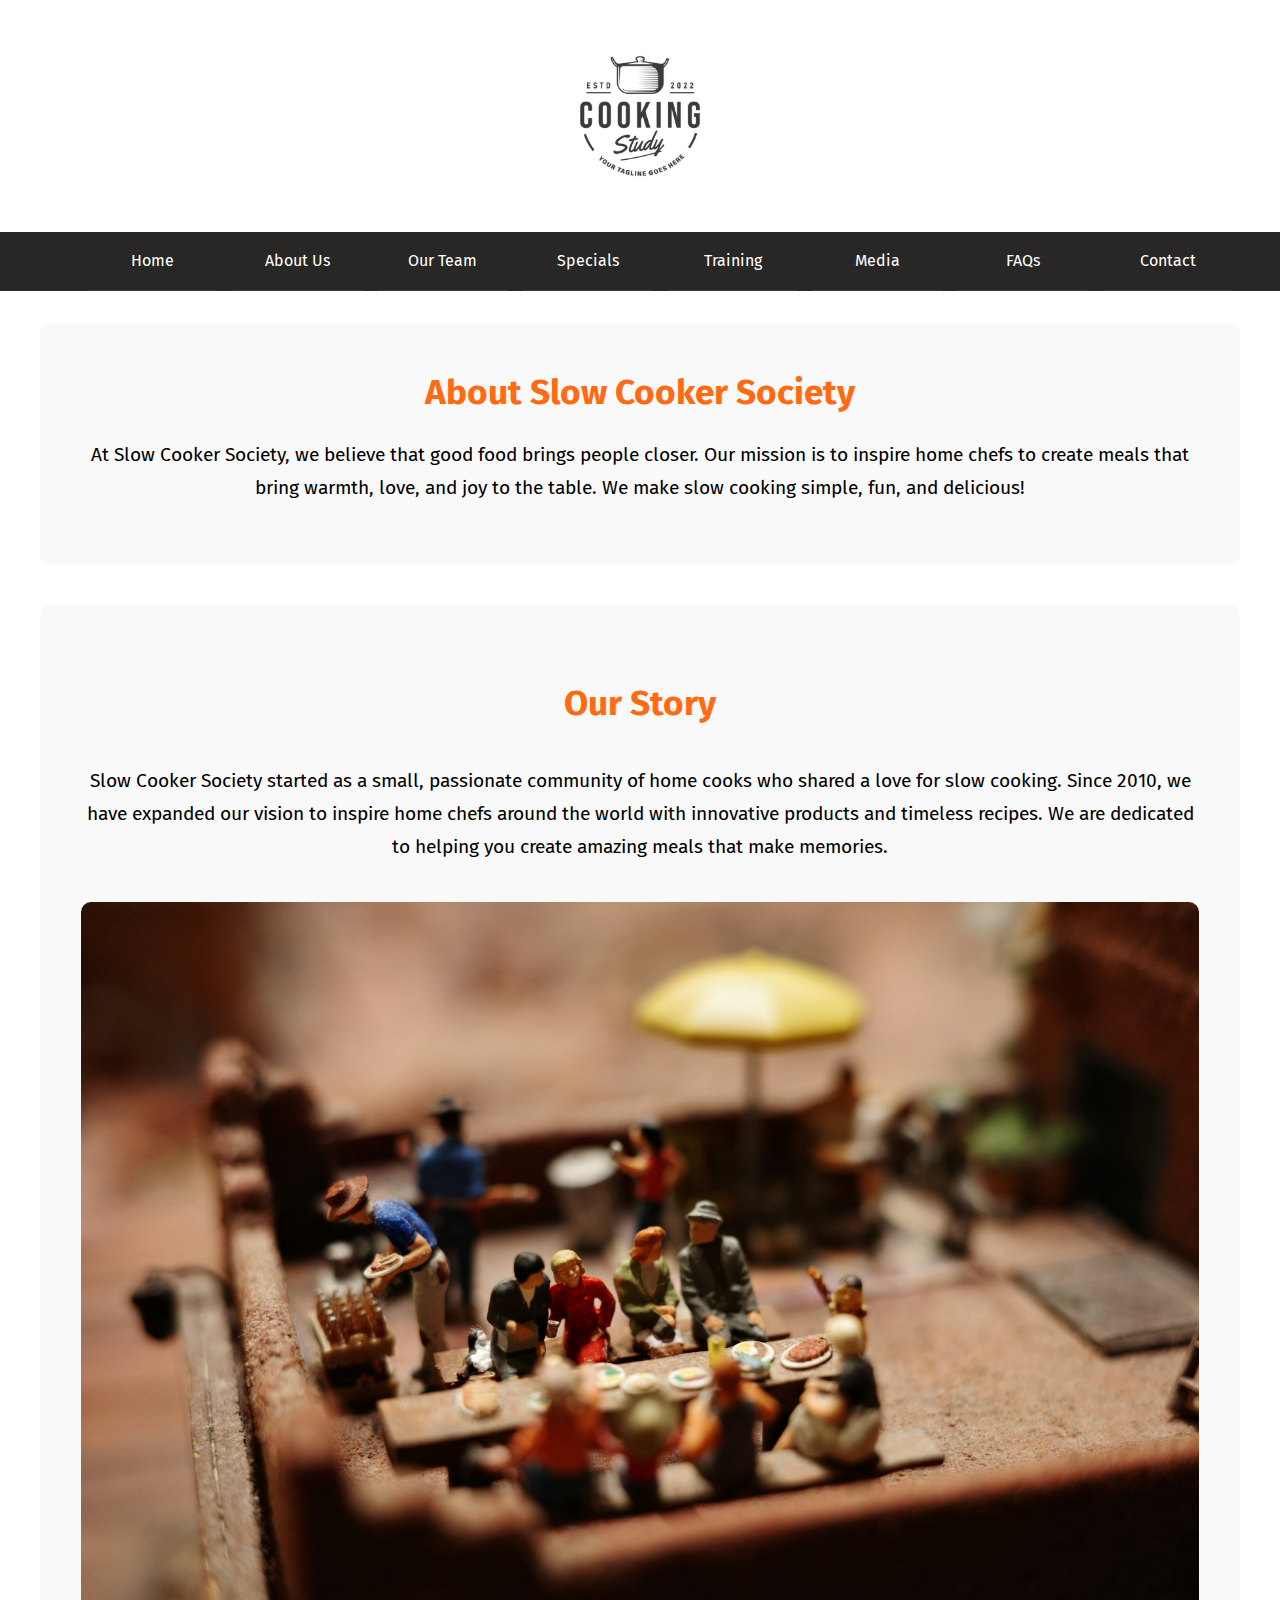
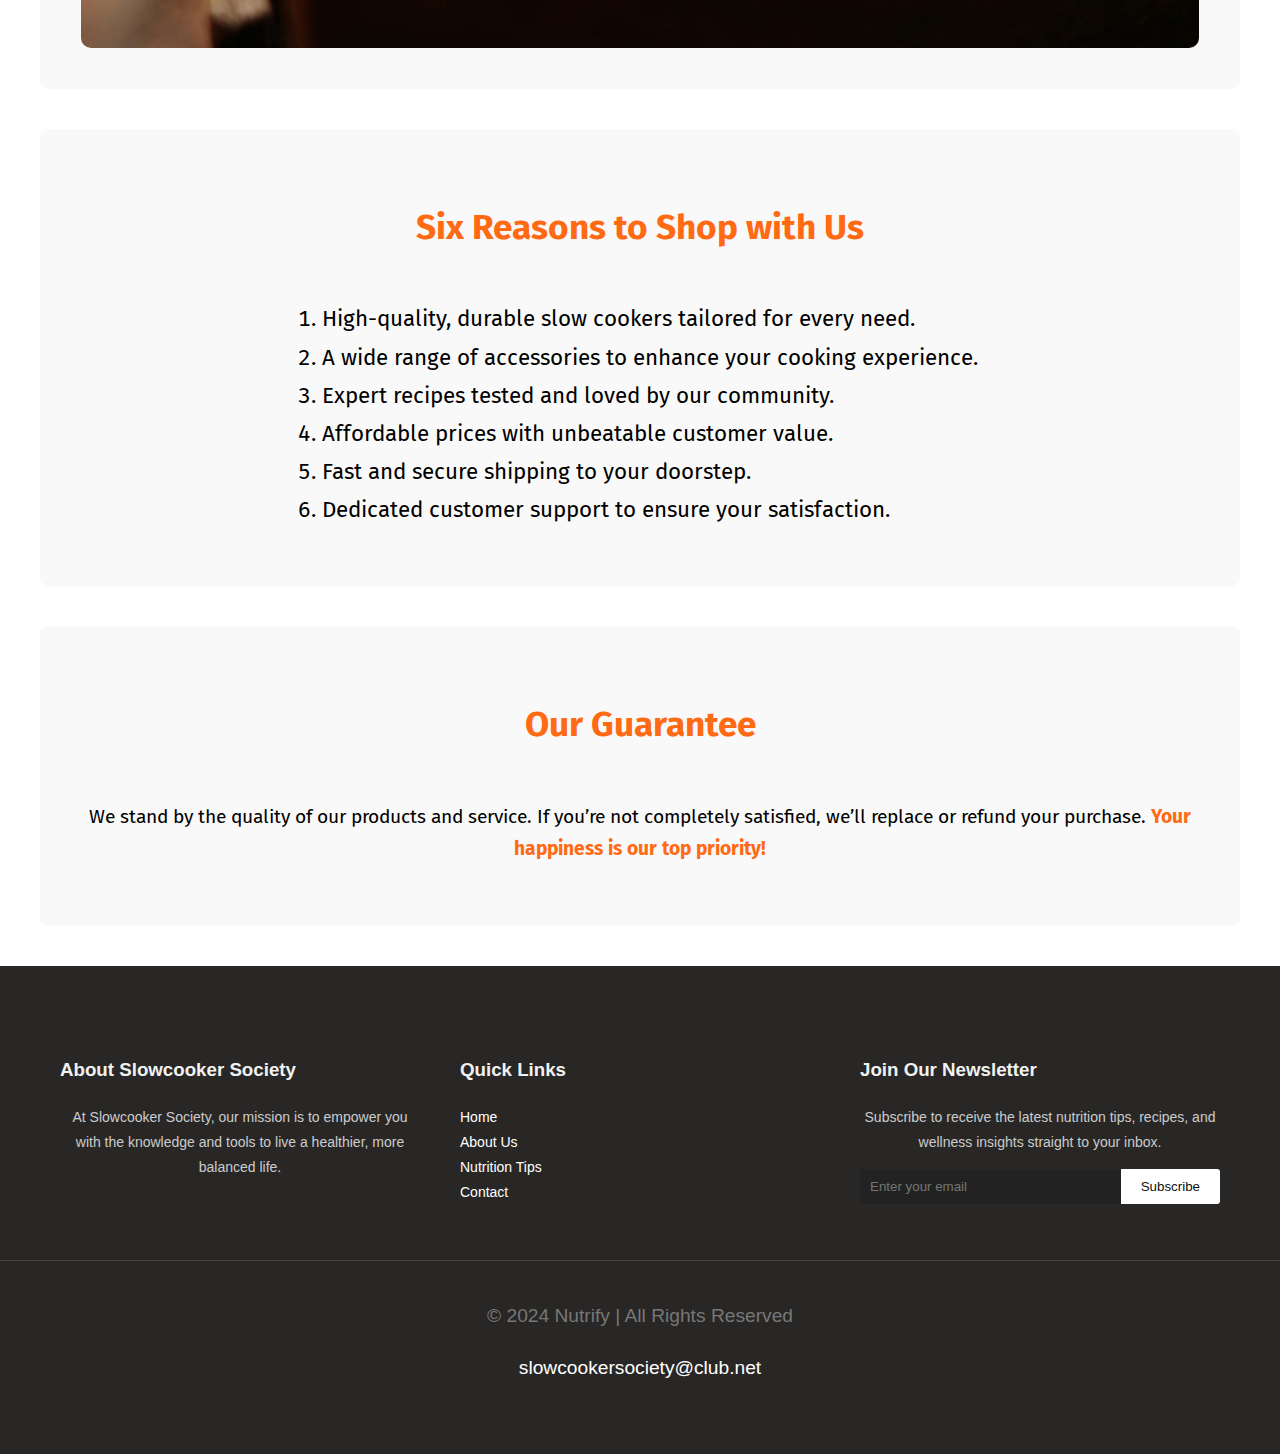
==== commit 9377a55e: "Add Javascript for Navigation Toggle, Week 14" ====
--- a/about.html
+++ b/about.html
@@ -4,10 +4,13 @@
 <head>
 	<title>About Us | Slower Cooker Society</title>
 	<meta charset="utf-8">
+	<meta name="viewport" content="width=device-width, initial-scale=1.0">
+	<link href="https://fonts.googleapis.com/css2?family=Fira+Sans:ital,wght@0,100;0,200;0,300;0,400;0,500;0,600;0,700;0,800;0,900;1,100;1,200;1,300;1,400;1,500;1,600;1,700;1,800;1,900&display=swap" rel="stylesheet">
+
 	<link rel="stylesheet" type="text/css" href="css/styles.css">
 	<link rel="stylesheet" type="text/css" href="css/about.css">
-	<meta name="viewport" content="width=device-width, initial-scale=1.0">
-	<link href="https://fonts.googleapis.com/css2?family=Fira+Sans:ital,wght@0,100;0,200;0,300;0,400;0,500;0,600;0,700;0,800;0,900;1,100;1,200;1,300;1,400;1,500;1,600;1,700;1,800;1,900&display=swap" rel="stylesheet">
+	<link rel="icon" type="image/png" href="images/pot.png">
+	<script src="scripts/navigation.js"></script>
 </head>
 <body>
 	<div id="container">
@@ -17,23 +20,21 @@
 			<a href="index.html"><img src="images/logo.jpg" alt="Slower Cooker Society logo" height="200" width="200" class="banner-logo"></a>
 		</header>
 		
+		<!-- Mobile Menu Toggle Button -->
+    <button class="nav-toggle" aria-label="Toggle Navigation">
+			☰
+		</button>
+
 		<!-- Use the nav area to add hyperlinks to other pages within the website -->
 		<nav>
 			<ul>
 				<li><a href="index.html">Home</a></li>
 				<li><a href="about.html">About Us</a></li>
-				
-				<!-- Need works -->
 				<li><a href="team.html">Our Team</a></li>
 				<li><a href="specials.html">Specials</a></li>
 				<li><a href="training.html">Training</a></li>
 				<li><a href="media.html">Media</a></li>
-				<li><a href="faqs.html">FAQs</a></li>
-
-				<!-- Not required -->
-				<!-- <li><a href="nutrition.html">Nutrition Tips</a></li>
-				<li><a href="shop.html">Shop</a></li> -->
-
+				<li><a href="index.html">FAQs</a></li>
 				<li><a href="contact.html">Contact</a></li>
 			</ul>
 		</nav>
--- a/css/styles.css
+++ b/css/styles.css
@@ -22,6 +22,9 @@
 body {
   background-color: #fff;
   font-family: "Fira Sans", sans-serif;
+  /* font-family: 'Arial', sans-serif; */
+  line-height: 1.6;
+  background-color: #ffffff;
 }
 
 h1, h2, h3 {
@@ -38,9 +41,79 @@
   box-sizing: border-box;
 }
 
+/* Styles for Header and Navigation */
+/* Mobile Navigation (Default) */
+:root {
+  --primary-color: #282726;
+  --secondary-color: #ff6f3f;
+  --light-color: #ffffff;
+  --text-color: #333;
+}
+
+.nav-toggle {
+  display: block;
+  background: none;
+  border: none;
+  font-size: 1.5rem;
+  cursor: pointer;
+  position: absolute;
+  top: 1rem;
+  right: 1rem;
+  z-index: 1000;
+  color: var(--primary-color);
+}
+
+nav {
+  background-color: var(--primary-color);
+  color: var(--light-color);
+}
+
+nav ul {
+  list-style-type: none;
+  display: none;
+  flex-direction: column;
+  width: 100%;
+}
+
+nav ul.active {
+  display: flex;
+}
+
+nav li {
+  width: 100%;
+  text-align: center;
+}
+
+nav li a {
+  display: block;
+  color: var(--light-color);
+  text-decoration: none;
+  padding: 1rem;
+  font-size: 1rem;
+  border-bottom: 1px solid rgba(255,255,255,0.1);
+  transition: background-color 0.3s ease;
+}
+
+nav li a:hover {
+  background-color: var(--secondary-color);
+}
+
+/* Header Styles */
+header {
+  display: flex;
+  justify-content: center;
+  align-items: center;
+  padding: 1rem;
+  background-color: var(--light-color);
+}
+
+.header-logo {
+  max-width: 200px;
+  height: auto;
+}
 
 /* Style rules for header content */
-header {
+/* header {
   width: 100%;
   height: 200px;
   text-align: center;
@@ -58,15 +131,14 @@
   width: 80%;
   font-size: 1.5em;
   color: #281f15;
-}
+} */
 
 
 /* Style rules for navigation area */
-nav {
-  /* background-color: #2a1f14; */
+/* nav {
   display: block;
-  background-color: #282726; /* Same dark black as footer */
-  color: #fff;            /* White text for links and branding */
+  background-color: #282726;
+  color: #fff;
 }
 
 nav ul {
@@ -90,11 +162,10 @@
   color: #fff;
   font-size: 1.5em;
   font-weight: 400;
-  /* text-align: center; */
   padding: 0.5em 2em;
   text-decoration: none;
   
-}
+} */
 
 /* Styles for Hero page body content */
 
@@ -241,7 +312,7 @@
 }
 
 .instruction-text h2 {
-  color: #FF6A13; /* Vibrant orange accent */
+  color: #575555; /* Vibrant orange accent */
   font-size: 1.8rem;
   margin-bottom: 15px;
 }
@@ -333,7 +404,7 @@
 
 .bottom h2 {
   margin-top: 1.5em;
-  color: #281f15;
+  color: #575555;
 }
 
 .sub-content {
@@ -557,7 +628,7 @@
   }
 
   /* Styles for Nutrition page */
-  aside {
+  /* aside {
     text-align: center;
     font-size: 1.25em;
     font-style: italic;
@@ -565,9 +636,8 @@
     padding: 2%;
     background-color: rgba(204, 204, 204, 0.5);
     box-shadow: 5px 5px 8px #000;
-    /* text-shadow: 5px 5px 5px #b3b3b3; */
     border-radius: 0 15px;
-  }
+  } */
 
   .grid-item4 {
     grid-column: 1 / span 3;
@@ -576,7 +646,33 @@
 
 /* Media Query for Desktop Viewport */
 @media screen and (min-width: 1024px), print {
+  /* Styles for Header and Desktop */
   nav {
+    display: flex;
+    justify-content: center;
+    align-items: center;
+  } 
+
+  nav ul {
+      display: flex;
+      max-width: 1200px;
+      width: 100%;
+      justify-content: center;
+      margin: 0 auto;
+      flex-direction: row; /* Ensure horizontal layout */
+  }
+
+  nav li {
+      flex-grow: 0; /* Prevent equal width */
+      margin: 0 0.5rem;
+  }
+
+  nav li a {
+      padding: 1rem;
+      white-space: nowrap; /* Prevent text wrapping */
+  }
+
+  /* nav {
       width: 100%;
   }
 
@@ -592,7 +688,7 @@
   nav li a {
       padding: 0.5em 1em;
       font-size: 24px;
-  }
+  } */
 
   /* Styles for Hero page: OLD styles */
   .intro {
--- a/css/about.css
+++ b/css/about.css
@@ -1,7 +1,4 @@
 /* Styles for Aboutus page */
-body {
-  background-color: #3d3b38;
-}
 
 #about {
   padding-top: 2em;
@@ -10,9 +7,9 @@
 .about-section, .story-section, .reasons-section, .guarantee-section {
   margin-bottom: 40px;
   padding: 20px;
-  background: white;
+  background-color: #faf9f9;
   border-radius: 8px;
-  border: 1.7px solid #3d3b38;
+  border: 1.7px solid #faf9f9;
 }
 
 .about-section:hover, .story-section:hover,
@@ -41,7 +38,7 @@
   text-align: center;
 }
 
-li {
+.reasons-section li {
   line-height: 1.7;
 }
 
@@ -50,7 +47,7 @@
   margin-bottom: 40px;
   padding: 30px;
   border-radius: 10px;
-  box-shadow: 0px 4px 8px rgba(0, 0, 0, 0.2);
+  /* box-shadow: 0px 4px 8px rgba(0, 0, 0, 0.2); */
 }
 
 .story-heading {
